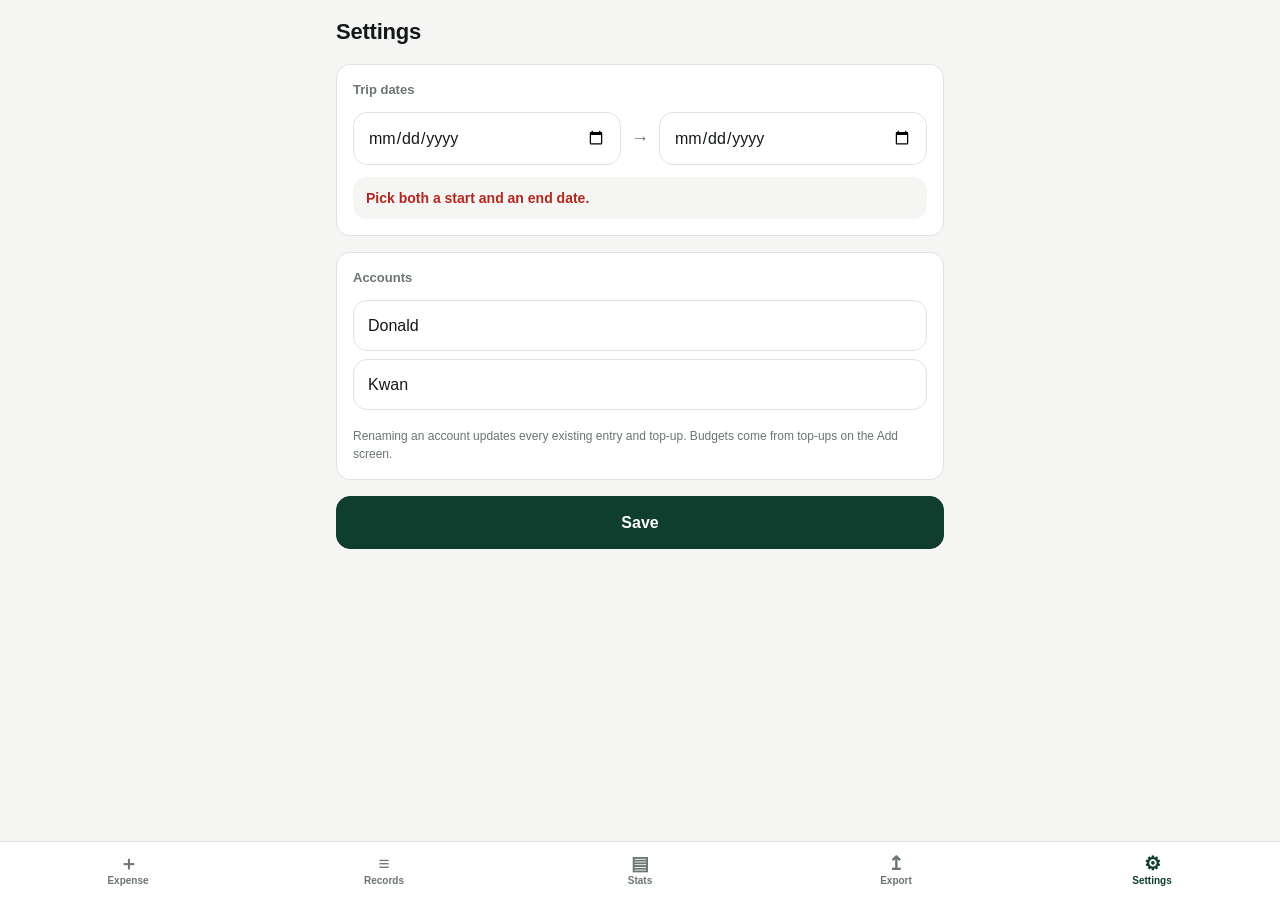
==== index.html @ 3cbf76e8 "Make Statistics its own section and keep only the bars Statistics moves out of a modal into a fifth " ====
<!doctype html>
<html lang="en">
<head>
<meta charset="utf-8">
<meta name="viewport" content="width=device-width, initial-scale=1, viewport-fit=cover">
<title>Trip Spend</title>
<meta name="description" content="Offline trip expense tracker">
<meta name="theme-color" content="#0F3D2E">
<meta name="apple-mobile-web-app-capable" content="yes">
<meta name="apple-mobile-web-app-status-bar-style" content="black-translucent">
<meta name="apple-mobile-web-app-title" content="Trip Spend">
<link rel="manifest" href="manifest.json">
<link rel="apple-touch-icon" href="icons/icon-180.png">
<link rel="icon" href="icons/icon-192.png">
<link rel="stylesheet" href="styles.css">
</head>
<body>

<div id="banner" class="banner" hidden>
  <div class="banner-text">Not backed up today</div>
  <button id="banner-backup" class="banner-btn" type="button">Copy all</button>
  <button id="banner-close" class="banner-x" type="button" aria-label="Dismiss">&times;</button>
</div>

<main>

  <!-- ───────────── Add ───────────── -->
  <section id="view-add" class="view">
    <h1 class="screen-title" id="add-title">Expense</h1>

    <div id="add-blocked" class="notice" hidden>
      <strong>Set your trip dates first</strong>
      <p>Trip Spend needs a start and end date before you can log anything.</p>
      <button class="btn btn-primary block" type="button" data-goto="settings">Open Settings</button>
    </div>

    <form id="entry-form" novalidate>
      <div class="field">
        <span class="label">Date <em id="day-badge"></em></span>
        <div id="date-strip" class="date-strip"></div>
      </div>

      <div class="field" id="field-category">
        <span class="label">Category</span>
        <div id="cat-grid" class="grid grid-3"></div>
      </div>

      <label class="field amount-field">
        <span class="label">Amount</span>
        <div class="amount-row">
          <span class="cur" id="cur-symbol">€</span>
          <input id="amount" type="text" inputmode="decimal" autocomplete="off"
                 autocorrect="off" spellcheck="false" placeholder="0.00">
        </div>
      </label>

      <div class="field" id="field-payment">
        <span class="label">Payment</span>
        <div id="pay-grid" class="grid grid-3 seg"></div>
      </div>

      <div class="field">
        <span class="label">Account</span>
        <div id="acct-grid" class="grid grid-2 seg"></div>
      </div>

      <label class="field" id="field-description">
        <span class="label">Description <em>optional</em></span>
        <input id="description" type="text" autocomplete="off"
               placeholder="Merchant — leave blank for card, fill from statement later">
      </label>

      <label class="field" id="field-remarks">
        <span class="label">Remarks <em>optional</em></span>
        <textarea id="remarks" rows="2" placeholder="Notes"></textarea>
      </label>

      <div class="actions">
        <button id="submit-btn" class="btn btn-primary" type="submit">Save</button>
        <button id="delete-btn" class="btn btn-danger" type="button" hidden>Delete</button>
        <button id="cancel-btn" class="btn btn-ghost" type="button" hidden>Cancel</button>
      </div>
    </form>
  </section>

  <!-- ───────────── Records ───────────── -->
  <section id="view-list" class="view" hidden>
    <h1 class="screen-title">Records</h1>
    <div class="summary">
      <div class="summary-cols">
        <div class="summary-col">
          <div class="summary-key">Budget left</div>
          <div class="summary-val" id="sum-left">€0.00</div>
        </div>
        <div class="summary-col summary-col-end">
          <div class="summary-key">Spent</div>
          <div class="summary-val is-debit-on-dark" id="sum-total">€0.00</div>
        </div>
      </div>
      <div class="summary-day" id="sum-day"></div>
    </div>


    <div class="section-head">Budget left</div>
    <div id="budget-cards" class="budget-cards"></div>

    <div id="topup-list-wrap" hidden>
      <div class="section-head section-head-row">
        <span>Top-ups</span>
        <span id="topup-total" class="section-total"></span>
      </div>
      <div id="topup-list"></div>
    </div>

    <div class="section-head">Expenses</div>
    <div id="list"></div>
  </section>

  <!-- ───────────── Statistics ───────────── -->
  <section id="view-stats" class="view" hidden>
    <h1 class="screen-title">Statistics</h1>
    <div id="stats-body"></div>
  </section>

  <!-- ───────────── Export ───────────── -->
  <section id="view-export" class="view" hidden>
    <h1 class="screen-title">Export</h1>

    <div class="card">
      <div class="card-title">Export</div>
      <button class="btn btn-primary block" type="button" data-export="csv">CSV (Excel / Numbers)</button>
      <button class="btn block" type="button" data-export="json">JSON full backup</button>
      <button class="btn block" type="button" data-export="text">Copy text summary</button>
      <p class="hint">CSV columns: Account, Date, Payment, Description, <span class="cur-code">EUR</span>, Category, Remarks — UTF-8 BOM, ISO dates. Top-ups are not expenses and are not included.</p>
    </div>

    <div class="card">
      <div class="card-title">Backup</div>
      <div class="backup-state" id="backup-state">Never backed up</div>
      <button class="btn btn-primary block" type="button" id="backup-now">Copy all JSON to clipboard</button>
      <p class="hint">Paste it into Apple Notes or mail it to yourself. This data lives only on this phone.</p>
    </div>

    <div class="card">
      <div class="card-title">Restore</div>
      <textarea id="import-box" rows="3" placeholder="Paste a JSON backup here"></textarea>
      <button class="btn block" type="button" id="import-btn">Import JSON (replaces everything)</button>
    </div>

    <div class="card danger-card">
      <div class="card-title">Danger zone</div>
      <p class="hint">Type <code>DELETE</code> to enable. No undo.</p>
      <input id="wipe-confirm" type="text" autocomplete="off" autocapitalize="characters" placeholder="DELETE">
      <button class="btn btn-danger block" type="button" id="wipe-btn" disabled>Erase all data</button>
    </div>

    <p class="version">Trip Spend · <span id="trip-label"></span></p>
  </section>

  <!-- ───────────── Settings ───────────── -->
  <section id="view-settings" class="view" hidden>
    <h1 class="screen-title">Settings</h1>

    <div class="card">
      <div class="card-title">Trip dates</div>
      <div class="date-range-row">
        <input id="set-start" type="date" aria-label="Trip start date">
        <span class="range-arrow" aria-hidden="true">→</span>
        <input id="set-end" type="date" aria-label="Trip end date">
      </div>
      <div id="range-state" class="range-state">Not set</div>
      <p class="hint" id="range-warning" hidden></p>
    </div>

    <div class="card">
      <div class="card-title">Accounts</div>
      <input id="set-acct-0" class="stack-input" type="text" placeholder="Account 1"
             autocomplete="off" maxlength="24" aria-label="First account name">
      <input id="set-acct-1" class="stack-input" type="text" placeholder="Account 2"
             autocomplete="off" maxlength="24" aria-label="Second account name">
      <div id="accounts-state" class="range-state" hidden></div>
      <p class="hint">Renaming an account updates every existing entry and top-up. Budgets come from top-ups on the Add screen.</p>
    </div>

    <button class="btn btn-primary block" type="button" id="save-settings">Save</button>
  </section>

</main>

<nav class="tabbar">
  <button class="tab" type="button" data-view="add"><span>＋</span>Expense</button>
  <button class="tab" type="button" data-view="list"><span>≡</span>Records</button>
  <button class="tab" type="button" data-view="stats"><span>▤</span>Stats</button>
  <button class="tab" type="button" data-view="export"><span>↥</span>Export</button>
  <button class="tab" type="button" data-view="settings"><span>⚙</span>Settings</button>
</nav>

<div id="sheet" class="sheet" hidden>
  <div class="sheet-inner">
    <div class="sheet-head">
      <strong id="sheet-title">Text</strong>
      <button id="sheet-close" class="btn btn-ghost" type="button">Close</button>
    </div>
    <p class="hint">Select all and copy, or use the button.</p>
    <button id="sheet-copy" class="btn btn-primary block" type="button">Copy all</button>
    <textarea id="sheet-text" readonly></textarea>
  </div>
</div>

<div id="toast" class="toast" hidden></div>

<script src="app.js"></script>
</body>
</html>
---- styles.css ----
:root {
  --green: #0F3D2E;
  --green-2: #1B5C46;
  --bg: #F5F6F4;
  --surface: #FFFFFF;
  --text: #14181A;
  --muted: #6B7573;
  --line: #DFE3E0;
  --danger: #B3261E;
  --ok: #1B7A4B;
  --accent: var(--green);
  --radius: 14px;
  --tabbar-h: 58px;
}

@media (prefers-color-scheme: dark) {
  :root {
    --bg: #0E1210;
    --surface: #191F1C;
    --text: #ECF0EE;
    --muted: #97A29E;
    --line: #2C3531;
    --danger: #F2B8B5;
    --ok: #62C48F;
    --accent: #4BA88A;
  }
}

* { box-sizing: border-box; -webkit-tap-highlight-color: transparent; }

/* `display` on .banner/.sheet would otherwise beat the hidden attribute and
   leave an invisible full-screen overlay swallowing every tap. */
[hidden] { display: none !important; }

html, body {
  margin: 0;
  padding: 0;
  background: var(--bg);
  color: var(--text);
  font: 16px/1.45 -apple-system, BlinkMacSystemFont, "Segoe UI", "PingFang HK",
        "Hiragino Sans", "Microsoft JhengHei", sans-serif;
  overscroll-behavior-y: contain;
}

main {
  padding: 12px 16px calc(var(--tabbar-h) + env(safe-area-inset-bottom) + 24px);
  padding-top: calc(env(safe-area-inset-top) + 12px);
  max-width: 640px;
  margin: 0 auto;
}

.screen-title { font-size: 22px; margin: 4px 0 16px; letter-spacing: -0.01em; }

/* ── banner ───────────────────────────────── */
.banner {
  position: sticky;
  top: 0;
  z-index: 30;
  display: flex;
  align-items: center;
  gap: 8px;
  padding: 10px 12px;
  padding-top: calc(env(safe-area-inset-top) + 10px);
  background: var(--green);
  color: #fff;
}
.banner-text { flex: 1; font-size: 14px; font-weight: 600; }
.banner-btn {
  background: #fff; color: var(--green); border: 0; border-radius: 999px;
  padding: 7px 14px; font-size: 14px; font-weight: 700;
}
.banner-x {
  background: transparent; color: #fff; border: 0; font-size: 24px;
  line-height: 1; padding: 0 6px;
}

/* ── form ─────────────────────────────────── */
.field { display: block; margin-bottom: 18px; }
/* Same treatment as .section-head on Records, so both screens read as one
   typographic system. */
.label {
  display: block; font-size: 13px; font-weight: 700;
  color: var(--muted); margin: 0 2px 8px; letter-spacing: 0.02em;
}
.label em { font-style: normal; font-weight: 400; opacity: 0.75; }

input[type="text"], input[type="date"], textarea {
  width: 100%;
  font: inherit;
  font-size: 16px;                 /* ≥16px stops iOS zoom-on-focus */
  color: var(--text);
  background: var(--surface);
  border: 1px solid var(--line);
  border-radius: var(--radius);
  padding: 13px 14px;
  -webkit-appearance: none;
  appearance: none;
}
input[type="date"] { min-height: 50px; }
textarea { resize: vertical; }
input:focus, textarea:focus { outline: 2px solid var(--accent); outline-offset: -1px; }

.amount-row {
  display: flex; align-items: center; gap: 10px;
  background: var(--surface); border: 1px solid var(--line);
  border-radius: var(--radius); padding: 6px 14px;
}
.amount-row:focus-within { outline: 2px solid var(--accent); outline-offset: -1px; }
.cur { font-size: 30px; font-weight: 600; color: var(--muted); }
#amount {
  border: 0; background: transparent; padding: 8px 0;
  font-size: 38px; font-weight: 700; letter-spacing: -0.02em;
}
#amount:focus { outline: none; }

/* ── grids ────────────────────────────────── */
.grid { display: grid; gap: 8px; }
.grid-2 { grid-template-columns: repeat(2, 1fr); }
.grid-3 { grid-template-columns: repeat(3, 1fr); }

.chip {
  display: flex; flex-direction: column; align-items: center; justify-content: center;
  gap: 3px; min-height: 68px; padding: 8px 4px;
  background: var(--surface); border: 1px solid var(--line);
  border-radius: var(--radius); color: var(--text);
  font-size: 12px; font-weight: 600; line-height: 1.2; text-align: center;
}
.chip .ico { font-size: 22px; }
.chip[aria-pressed="true"] {
  background: var(--green); border-color: var(--green); color: #fff;
}

.seg .chip { min-height: 46px; font-size: 13px; }

/* Top Up is a mode switch, not a spending category — full width and
   dashed so it never reads as a seventh place to file an expense. */
.chip-wide {
  grid-column: 1 / -1;
  flex-direction: row; gap: 8px;
  min-height: 50px; border-style: dashed;
}
.chip-wide .ico { font-size: 18px; }
.chip-wide[aria-pressed="true"] { border-style: solid; }

/* ── buttons ──────────────────────────────── */
.btn {
  font: inherit; font-size: 16px; font-weight: 600;
  padding: 14px 18px; min-height: 50px;
  border-radius: var(--radius); border: 1px solid var(--line);
  background: var(--surface); color: var(--text);
}
.btn:disabled { opacity: 0.45; }
.btn-primary { background: var(--green); border-color: var(--green); color: #fff; }
.btn-danger { background: var(--danger); border-color: var(--danger); color: #fff; }
.btn-ghost { background: transparent; border-color: transparent; color: var(--muted); }
.block { display: block; width: 100%; margin-bottom: 8px; }

/* Save has to be reachable without scrolling past five sections — the whole
   point is three taps: amount, category, save. */
.actions {
  position: fixed; left: 0; right: 0; z-index: 15;
  bottom: calc(var(--tabbar-h) + env(safe-area-inset-bottom));
  display: flex; gap: 8px;
  padding: 10px 16px;
  background: var(--bg); border-top: 1px solid var(--line);
}
@supports (backdrop-filter: blur(12px)) {
  .actions { background: color-mix(in srgb, var(--bg) 88%, transparent); backdrop-filter: blur(12px); }
}
.actions #submit-btn { flex: 1; }
#view-add { padding-bottom: 80px; }

/* ── list ─────────────────────────────────── */
.summary {
  background: var(--green); color: #fff;
  border-radius: var(--radius); padding: 18px; margin-bottom: 18px;
}
.summary-cols { display: flex; justify-content: space-between; gap: 12px; }
.summary-col { min-width: 0; }
.summary-col-end { text-align: right; }
.summary-key { font-size: 12px; font-weight: 600; opacity: 0.8; letter-spacing: 0.02em; }
.summary-val { font-size: 28px; font-weight: 700; letter-spacing: -0.02em; margin-top: 2px; }
/* The summary card is dark green in both themes, so its debit red is fixed
   rather than taken from the theme token. */
.is-debit-on-dark { color: #FFB4AB; }
.summary-day { font-size: 13px; opacity: 0.75; margin-top: 12px; }

.day-head {
  display: flex; justify-content: space-between; align-items: baseline;
  padding: 16px 2px 8px; font-size: 13px; font-weight: 700; color: var(--muted);
}
.day-total { color: var(--text); font-size: 15px; }
.day-total.is-debit { color: var(--danger); }

.row {
  display: flex; align-items: center; gap: 12px; width: 100%; text-align: left;
  background: var(--surface); border: 1px solid var(--line);
  border-radius: var(--radius); padding: 12px 14px; margin-bottom: 7px;
  color: var(--text); font: inherit;
}
.row-ico { font-size: 20px; flex: none; }
.row-main { flex: 1; min-width: 0; }
.row-desc { font-size: 15px; font-weight: 600; }
.row-desc-meta { font-weight: 500; color: var(--muted); }
.row-sub {
  font-size: 12px; color: var(--muted); margin-top: 2px;
  white-space: nowrap; overflow: hidden; text-overflow: ellipsis;
}
.row-amt { font-size: 16px; font-weight: 700; flex: none; }

.empty-state { text-align: center; color: var(--muted); padding: 48px 20px; font-size: 15px; }

/* ── export cards ─────────────────────────── */
.card {
  background: var(--surface); border: 1px solid var(--line);
  border-radius: var(--radius); padding: 16px; margin-bottom: 16px;
}
.card-title { font-size: 13px; font-weight: 700; color: var(--muted); margin-bottom: 12px; }
.danger-card { border-color: var(--danger); }
.hint { font-size: 12px; color: var(--muted); margin: 10px 0 0; }
.card textarea { margin-bottom: 8px; }
.backup-state { font-size: 14px; margin-bottom: 12px; }
.version { text-align: center; font-size: 12px; color: var(--muted); margin: 24px 0 0; }
code { font-size: 12px; background: var(--bg); padding: 1px 5px; border-radius: 4px; }

/* ── tabbar ───────────────────────────────── */
.tabbar {
  position: fixed; left: 0; right: 0; bottom: 0; z-index: 20;
  display: flex; background: var(--surface);
  border-top: 1px solid var(--line);
  padding-bottom: env(safe-area-inset-bottom);
}
.tab {
  flex: 1; min-width: 0;
  display: flex; flex-direction: column; align-items: center; justify-content: center;
  gap: 1px; height: var(--tabbar-h);
  background: none; border: 0; color: var(--muted);
  font: inherit; font-size: 10px; font-weight: 600;
}
.tab span { font-size: 19px; line-height: 1; }
.tab[aria-selected="true"] { color: var(--accent); }

/* ── sheet & toast ────────────────────────── */
.sheet {
  position: fixed; inset: 0; z-index: 50;
  background: rgba(0,0,0,0.55);
  display: flex; align-items: flex-end;
}
.sheet-inner {
  background: var(--bg); width: 100%; max-height: 88vh; overflow: auto;
  border-radius: 18px 18px 0 0; padding: 16px;
  padding-bottom: calc(env(safe-area-inset-bottom) + 16px);
}
.sheet-head { display: flex; justify-content: space-between; align-items: center; margin-bottom: 4px; }
#sheet-text { height: 42vh; font-family: ui-monospace, SFMono-Regular, Menlo, monospace; font-size: 12px; }

.toast {
  position: fixed; left: 50%; transform: translateX(-50%);
  bottom: calc(var(--tabbar-h) + env(safe-area-inset-bottom) + 84px);
  z-index: 60; background: var(--text); color: var(--bg);
  padding: 11px 18px; border-radius: 999px; font-size: 14px; font-weight: 600;
  max-width: 88vw; text-align: center;
}

/* ── title row & pill ─────────────────────── */
/* ── blocked notice ───────────────────────── */
.notice {
  background: var(--surface); border: 1px solid var(--line);
  border-left: 4px solid var(--green);
  border-radius: var(--radius); padding: 16px; margin-bottom: 16px;
}
.notice strong { display: block; font-size: 16px; margin-bottom: 6px; }
.notice p { margin: 0 0 14px; font-size: 14px; color: var(--muted); }

/* ── date strip ───────────────────────────── */
.date-strip {
  display: flex; gap: 8px; overflow-x: auto; padding: 2px 0 6px;
  -webkit-overflow-scrolling: touch; scrollbar-width: none;
}
.date-strip::-webkit-scrollbar { display: none; }
.date-chip {
  flex: none; min-width: 62px; min-height: 46px;
  background: var(--surface); border: 1px solid var(--line);
  border-radius: var(--radius); color: var(--text);
  font: inherit; font-size: 15px; font-weight: 600;
}
.date-chip[aria-pressed="true"] {
  background: var(--green); border-color: var(--green); color: #fff;
}
.date-chip-today { font-size: 14px; }
#day-badge:not(:empty) {
  font-style: normal; font-weight: 700; color: var(--accent); margin-left: 6px;
}

/* ── section heads & budgets ──────────────── */
.section-head {
  font-size: 13px; font-weight: 700; color: var(--muted);
  margin: 22px 2px 8px; letter-spacing: 0.02em;
}
.section-head-row { display: flex; justify-content: space-between; align-items: baseline; }
.section-total { font-size: 15px; color: var(--ok); }
.budget-cards { display: grid; grid-template-columns: repeat(2, 1fr); gap: 8px; }
.budget-card {
  background: var(--surface); border: 1px solid var(--line);
  border-left: 4px solid var(--line);
  border-radius: var(--radius); padding: 13px 14px;
}
.budget-card.is-ok { border-left-color: var(--ok); }
.budget-card.is-low { border-left-color: var(--danger); }
.budget-top { display: flex; flex-direction: column; gap: 2px; }
.budget-name { font-size: 13px; color: var(--muted); font-weight: 600; }
.budget-left { font-size: 22px; font-weight: 700; letter-spacing: -0.01em; }
.budget-card.is-ok .budget-left { color: var(--ok); }
.budget-card.is-low .budget-left { color: var(--danger); }
.budget-sub { font-size: 11px; color: var(--muted); margin-top: 6px; }
.budget-line { display: flex; justify-content: space-between; gap: 8px; }
.budget-line + .budget-line { margin-top: 2px; }
.budget-line .is-debit { color: var(--danger); }


/* ── settings ─────────────────────────────── */
.date-range-row { display: flex; align-items: center; gap: 10px; margin-bottom: 12px; }
.date-range-row input { flex: 1; min-width: 0; }
.range-arrow { flex: none; color: var(--muted); font-size: 18px; font-weight: 600; }
.stack-input { margin-bottom: 8px; }

.range-state {
  font-size: 14px; font-weight: 600; padding: 11px 13px;
  border-radius: var(--radius); background: var(--bg);
}
.range-state.is-good { color: var(--ok); }
.range-state.is-bad { color: var(--danger); }

/* ── statistics ───────────────────────────── */
.viz-block { margin: 18px 0 26px; }
.viz-title {
  font-size: 13px; font-weight: 700; color: var(--muted);
  letter-spacing: 0.02em; margin: 0 2px 12px;
}

.bar-row { margin-bottom: 12px; }
.bar-head {
  display: flex; justify-content: space-between; align-items: baseline;
  gap: 10px; margin-bottom: 5px;
}
.bar-name { font-size: 14px; font-weight: 600; }
.bar-value { font-size: 12px; color: var(--muted); white-space: nowrap; }
.bar-track { height: 10px; background: var(--bg); border-radius: 5px; }
.bar-fill { height: 100%; border-radius: 0 5px 5px 0; min-width: 5px; }

.stats-head { margin-bottom: 22px; }
.stats-total { font-size: 32px; font-weight: 700; letter-spacing: -0.02em; }
.stats-label { font-size: 12px; color: var(--muted); margin-top: 2px; }
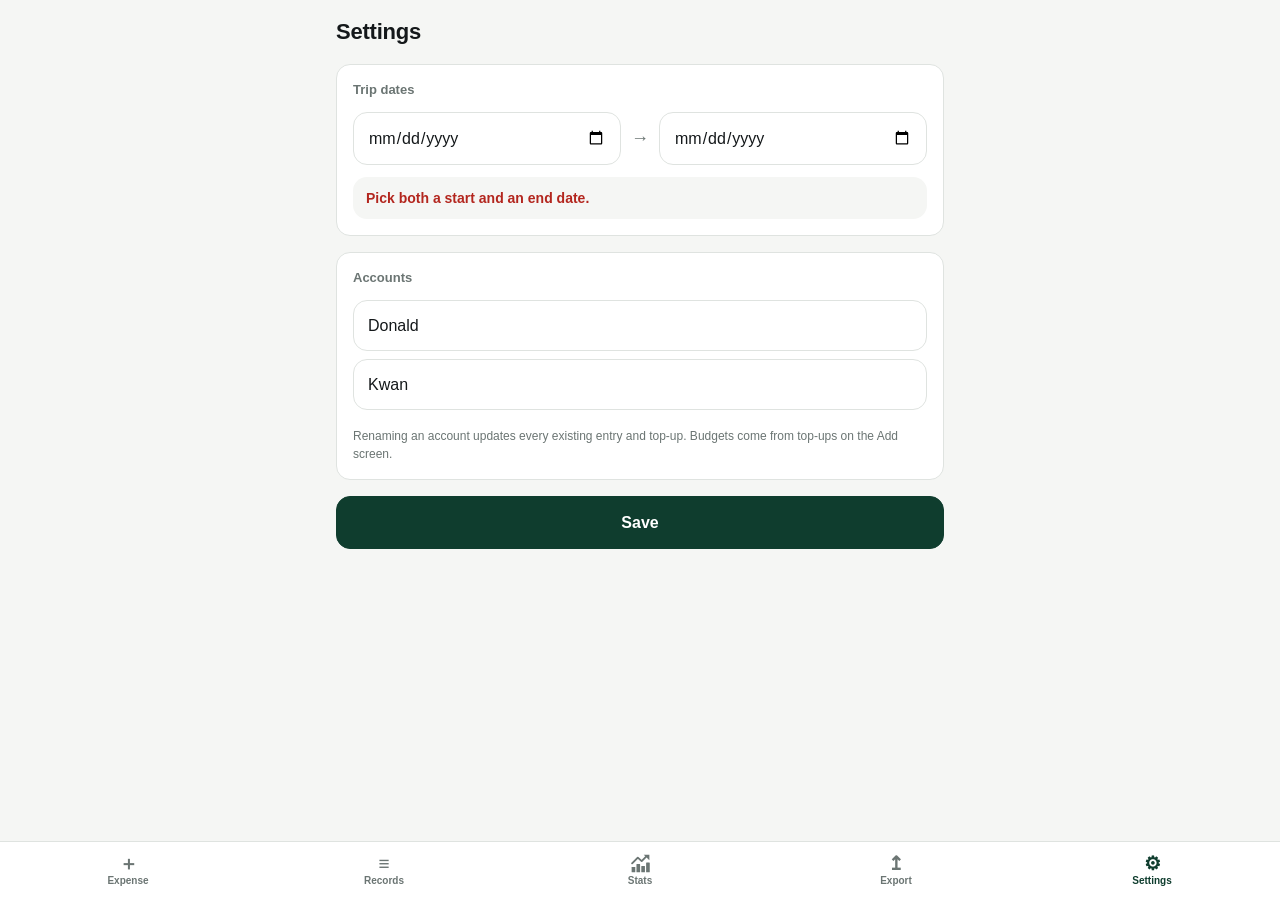
==== commit aac8a3f3: "Draw the Stats tab icon as rising bars with an arrow Replaces the box-drawing glyph with an inline S" ====
--- a/index.html
+++ b/index.html
@@ -190,7 +190,7 @@
 <nav class="tabbar">
   <button class="tab" type="button" data-view="add"><span>＋</span>Expense</button>
   <button class="tab" type="button" data-view="list"><span>≡</span>Records</button>
-  <button class="tab" type="button" data-view="stats"><span>▤</span>Stats</button>
+  <button class="tab" type="button" data-view="stats"><span class="tab-ico"><svg viewBox="0 0 24 24" fill="currentColor" aria-hidden="true"><rect x="0.8" y="16.4" width="4.6" height="6.8" rx="0.5"/><rect x="6.9" y="12.6" width="4.6" height="10.6" rx="0.5"/><rect x="13" y="15" width="4.6" height="8.2" rx="0.5"/><rect x="19.1" y="10.8" width="4.6" height="12.4" rx="0.5"/><path d="M1.4 11.8 8.6 4.6l4.9 4.4 5.6-5.6" fill="none" stroke="currentColor" stroke-width="2.4" stroke-linecap="round" stroke-linejoin="round"/><path d="M16.1 0.8h7.1v7.1z"/></svg></span>Stats</button>
   <button class="tab" type="button" data-view="export"><span>↥</span>Export</button>
   <button class="tab" type="button" data-view="settings"><span>⚙</span>Settings</button>
 </nav>
--- a/styles.css
+++ b/styles.css
@@ -238,6 +238,10 @@
   font: inherit; font-size: 10px; font-weight: 600;
 }
 .tab span { font-size: 19px; line-height: 1; }
+/* The one drawn icon among text glyphs — currentColor keeps it in step with
+   the selected/unselected tab colour. */
+.tab-ico { display: block; width: 19px; height: 19px; }
+.tab-ico svg { display: block; width: 100%; height: 100%; }
 .tab[aria-selected="true"] { color: var(--accent); }
 
 /* ── sheet & toast ────────────────────────── */
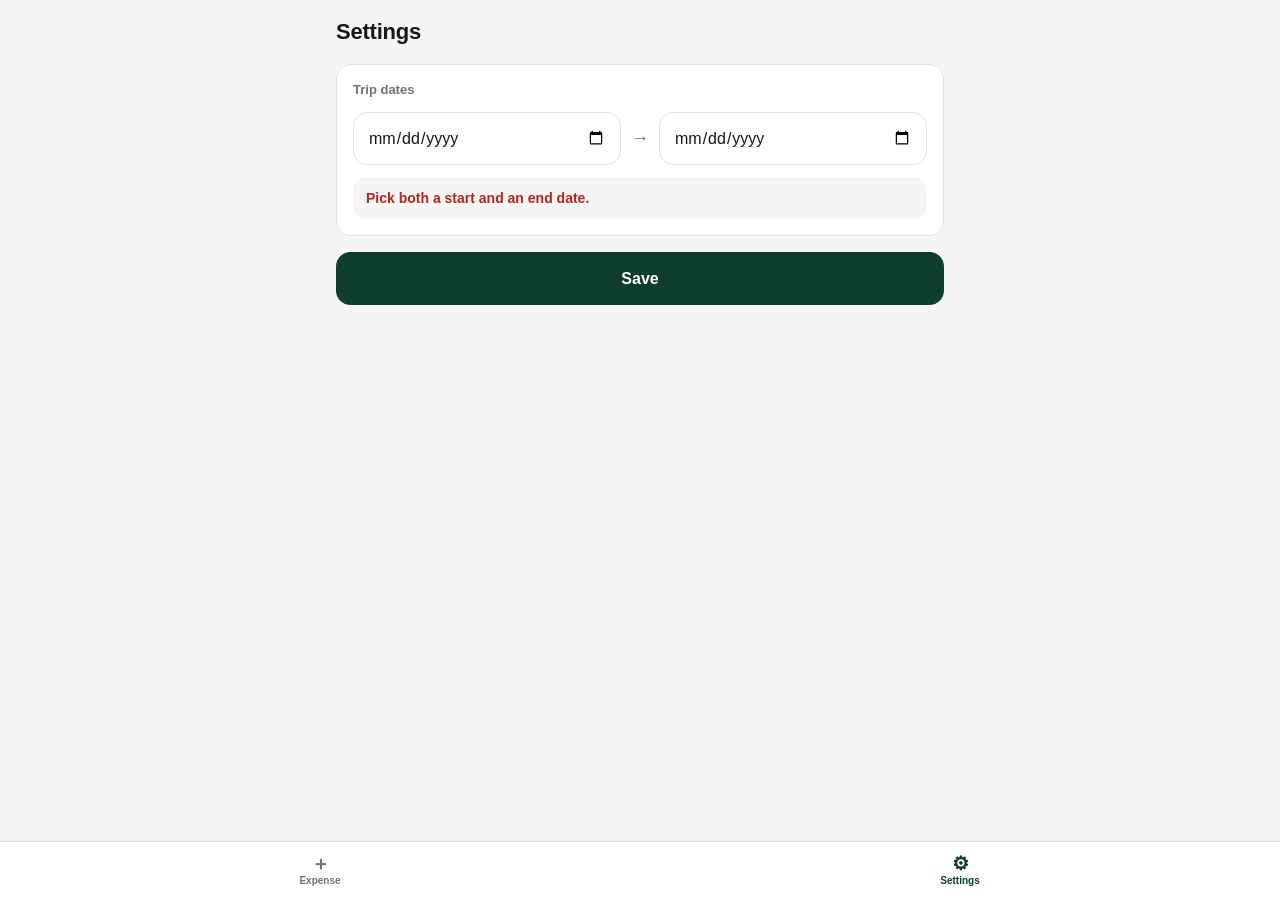
==== commit 834f13ab: "Make accounts optional and add a settings reset - Account names now start blank and are optional. Wi" ====
--- a/index.html
+++ b/index.html
@@ -59,7 +59,7 @@
         <div id="pay-grid" class="grid grid-3 seg"></div>
       </div>
 
-      <div class="field">
+      <div class="field" id="field-account">
         <span class="label">Account</span>
         <div id="acct-grid" class="grid grid-2 seg"></div>
       </div>
@@ -172,17 +172,18 @@
       <p class="hint" id="range-warning" hidden></p>
     </div>
 
-    <div class="card">
+    <div class="card" id="accounts-card">
       <div class="card-title">Accounts</div>
       <input id="set-acct-0" class="stack-input" type="text" placeholder="Account 1"
              autocomplete="off" maxlength="24" aria-label="First account name">
       <input id="set-acct-1" class="stack-input" type="text" placeholder="Account 2"
              autocomplete="off" maxlength="24" aria-label="Second account name">
       <div id="accounts-state" class="range-state" hidden></div>
-      <p class="hint">Renaming an account updates every existing entry and top-up. Budgets come from top-ups on the Add screen.</p>
+      <p class="hint">Leave both blank to keep everything in one pot — account names then disappear from the rest of the app. Renaming an account updates every existing entry and top-up.</p>
     </div>
 
     <button class="btn btn-primary block" type="button" id="save-settings">Save</button>
+    <button class="btn btn-warn block" type="button" id="reset-settings" hidden>Reset trip dates and accounts</button>
   </section>
 
 </main>
--- a/styles.css
+++ b/styles.css
@@ -153,6 +153,7 @@
 .btn-primary { background: var(--green); border-color: var(--green); color: #fff; }
 .btn-danger { background: var(--danger); border-color: var(--danger); color: #fff; }
 .btn-ghost { background: transparent; border-color: transparent; color: var(--muted); }
+.btn-warn { color: var(--danger); border-color: var(--danger); background: transparent; }
 .block { display: block; width: 100%; margin-bottom: 8px; }
 
 /* Save has to be reachable without scrolling past five sections — the whole
@@ -219,6 +220,11 @@
 .danger-card { border-color: var(--danger); }
 .hint { font-size: 12px; color: var(--muted); margin: 10px 0 0; }
 .card textarea { margin-bottom: 8px; }
+/* A hint that introduces a field needs room under it, and the field needs
+   room before the button that acts on it. */
+.card .hint + input,
+.card .hint + textarea { margin-top: 10px; }
+.card input[type="text"] { margin-bottom: 8px; }
 .backup-state { font-size: 14px; margin-bottom: 12px; }
 .version { text-align: center; font-size: 12px; color: var(--muted); margin: 24px 0 0; }
 code { font-size: 12px; background: var(--bg); padding: 1px 5px; border-radius: 4px; }
@@ -304,6 +310,7 @@
 .section-head-row { display: flex; justify-content: space-between; align-items: baseline; }
 .section-total { font-size: 15px; color: var(--ok); }
 .budget-cards { display: grid; grid-template-columns: repeat(2, 1fr); gap: 8px; }
+.budget-cards.is-single { grid-template-columns: 1fr; }
 .budget-card {
   background: var(--surface); border: 1px solid var(--line);
   border-left: 4px solid var(--line);
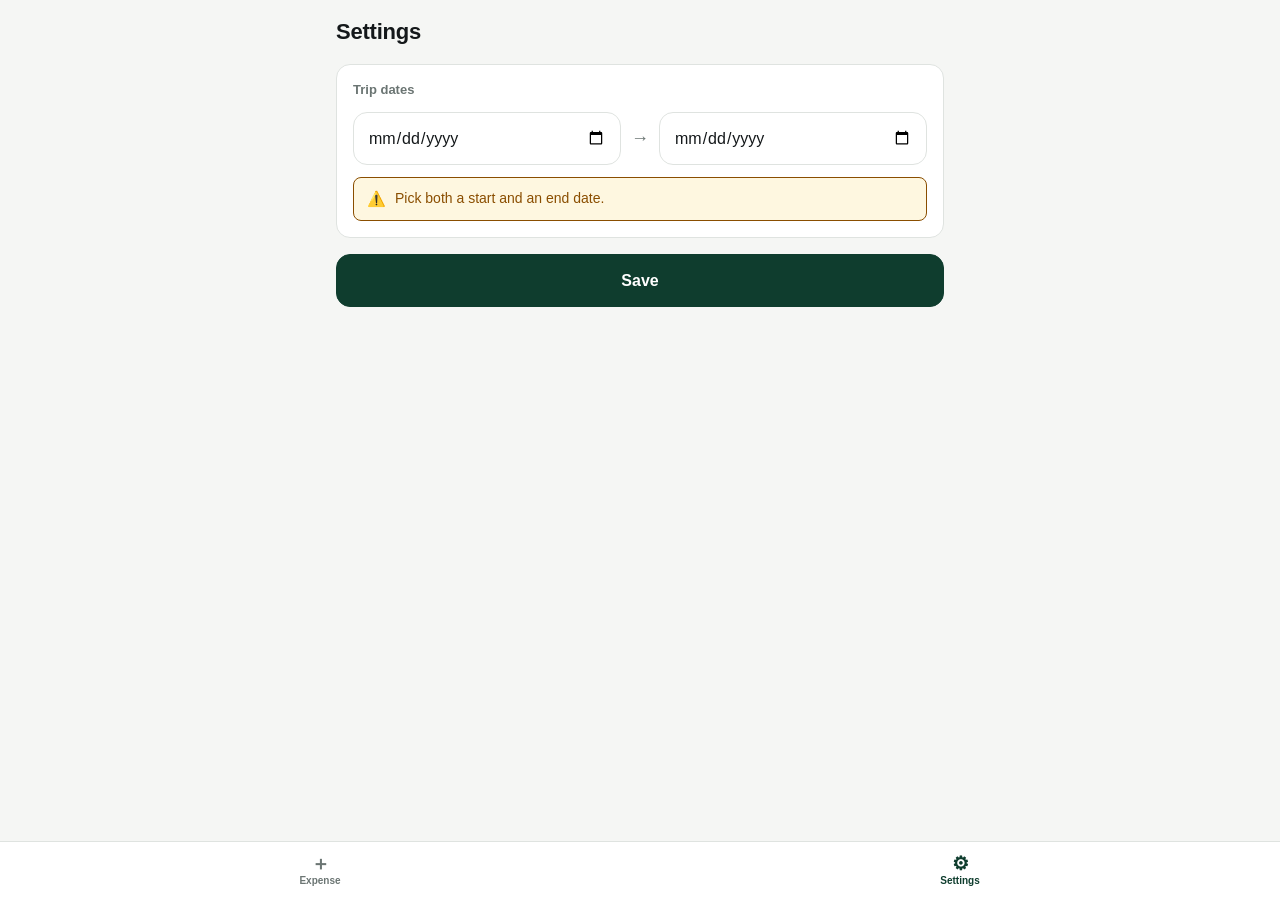
==== commit 8924664d: "Share one tint palette between toasts and Settings state lines The inline state lines carried their " ====
--- a/index.html
+++ b/index.html
@@ -28,12 +28,6 @@
   <section id="view-add" class="view">
     <h1 class="screen-title" id="add-title">Expense</h1>
 
-    <div id="add-blocked" class="notice" hidden>
-      <strong>Set your trip dates first</strong>
-      <p>Trip Spend needs a start and end date before you can log anything.</p>
-      <button class="btn btn-primary block" type="button" data-goto="settings">Open Settings</button>
-    </div>
-
     <form id="entry-form" novalidate>
       <div class="field">
         <span class="label">Date <em id="day-badge"></em></span>
@@ -168,7 +162,7 @@
         <span class="range-arrow" aria-hidden="true">→</span>
         <input id="set-end" type="date" aria-label="Trip end date">
       </div>
-      <div id="range-state" class="range-state">Not set</div>
+      <div id="range-state" class="state-line tint-warn">Not set</div>
       <p class="hint" id="range-warning" hidden></p>
     </div>
 
@@ -178,12 +172,18 @@
              autocomplete="off" maxlength="24" aria-label="First account name">
       <input id="set-acct-1" class="stack-input" type="text" placeholder="Account 2"
              autocomplete="off" maxlength="24" aria-label="Second account name">
-      <div id="accounts-state" class="range-state" hidden></div>
+      <div id="accounts-state" class="state-line tint-warn" hidden></div>
       <p class="hint">Leave both blank to keep everything in one pot — account names then disappear from the rest of the app. Renaming an account updates every existing entry and top-up.</p>
     </div>
 
     <button class="btn btn-primary block" type="button" id="save-settings">Save</button>
-    <button class="btn btn-warn block" type="button" id="reset-settings" hidden>Reset trip dates and accounts</button>
+
+    <div class="card danger-card" id="reset-card" hidden>
+      <div class="card-title">Reset</div>
+      <p class="hint">Clears the trip dates, the account names, and <strong>every entry and top-up</strong>. Type <code>RESET</code> to enable. No undo.</p>
+      <input id="reset-confirm" type="text" autocomplete="off" autocapitalize="characters" placeholder="RESET">
+      <button class="btn btn-danger block" type="button" id="reset-settings" disabled>Reset All</button>
+    </div>
   </section>
 
 </main>
--- a/styles.css
+++ b/styles.css
@@ -153,7 +153,6 @@
 .btn-primary { background: var(--green); border-color: var(--green); color: #fff; }
 .btn-danger { background: var(--danger); border-color: var(--danger); color: #fff; }
 .btn-ghost { background: transparent; border-color: transparent; color: var(--muted); }
-.btn-warn { color: var(--danger); border-color: var(--danger); background: transparent; }
 .block { display: block; width: 100%; margin-bottom: 8px; }
 
 /* Save has to be reachable without scrolling past five sections — the whole
@@ -264,24 +263,32 @@
 .sheet-head { display: flex; justify-content: space-between; align-items: center; margin-bottom: 4px; }
 #sheet-text { height: 42vh; font-family: ui-monospace, SFMono-Regular, Menlo, monospace; font-size: 12px; }
 
+/* Console-style tints, shared by toasts and the inline state lines in
+   Settings so both speak the same colour language. Fixed per theme rather
+   than themed tokens — a toast floats over whatever is behind it. Every
+   pair clears 4.5:1. */
+.tint-success { background: #E6F4EA; color: #14653F; border-color: #14653F; }
+.tint-warn    { background: #FEF7E0; color: #8A4E00; border-color: #8A4E00; }
+.tint-error   { background: #FCECEA; color: #B3261E; border-color: #B3261E; }
+
+@media (prefers-color-scheme: dark) {
+  .tint-success { background: #1E3226; color: #A8DEC2; border-color: #3E6B50; }
+  .tint-warn    { background: #35301F; color: #FDD663; border-color: #6B5C2A; }
+  .tint-error   { background: #3B2325; color: #F2B8B5; border-color: #6E3B3B; }
+}
+
 .toast {
-  position: fixed; left: 50%; transform: translateX(-50%);
-  bottom: calc(var(--tabbar-h) + env(safe-area-inset-bottom) + 84px);
-  z-index: 60; background: var(--text); color: var(--bg);
-  padding: 11px 18px; border-radius: 999px; font-size: 14px; font-weight: 600;
-  max-width: 88vw; text-align: center;
+  position: fixed; top: 50%; left: 50%; transform: translate(-50%, -50%);
+  z-index: 60;
+  display: flex; align-items: flex-start; gap: 9px;
+  padding: 11px 14px; border-radius: 8px; border: 1px solid;
+  font-size: 14px; font-weight: 500; line-height: 1.4;
+  max-width: 84vw; text-align: left;
+}
+.toast-icon { flex: none; font-size: 15px; line-height: 1.35; }
 }
 
 /* ── title row & pill ─────────────────────── */
-/* ── blocked notice ───────────────────────── */
-.notice {
-  background: var(--surface); border: 1px solid var(--line);
-  border-left: 4px solid var(--green);
-  border-radius: var(--radius); padding: 16px; margin-bottom: 16px;
-}
-.notice strong { display: block; font-size: 16px; margin-bottom: 6px; }
-.notice p { margin: 0 0 14px; font-size: 14px; color: var(--muted); }
-
 /* ── date strip ───────────────────────────── */
 .date-strip {
   display: flex; gap: 8px; overflow-x: auto; padding: 2px 0 6px;
@@ -335,12 +342,12 @@
 .range-arrow { flex: none; color: var(--muted); font-size: 18px; font-weight: 600; }
 .stack-input { margin-bottom: 8px; }
 
-.range-state {
-  font-size: 14px; font-weight: 600; padding: 11px 13px;
-  border-radius: var(--radius); background: var(--bg);
-}
-.range-state.is-good { color: var(--ok); }
-.range-state.is-bad { color: var(--danger); }
+/* Same tint system as the toasts. */
+.state-line {
+  display: flex; align-items: flex-start; gap: 9px;
+  font-size: 14px; font-weight: 500; line-height: 1.4;
+  padding: 11px 13px; border-radius: 8px; border: 1px solid;
+}
 
 /* ── statistics ───────────────────────────── */
 .viz-block { margin: 18px 0 26px; }
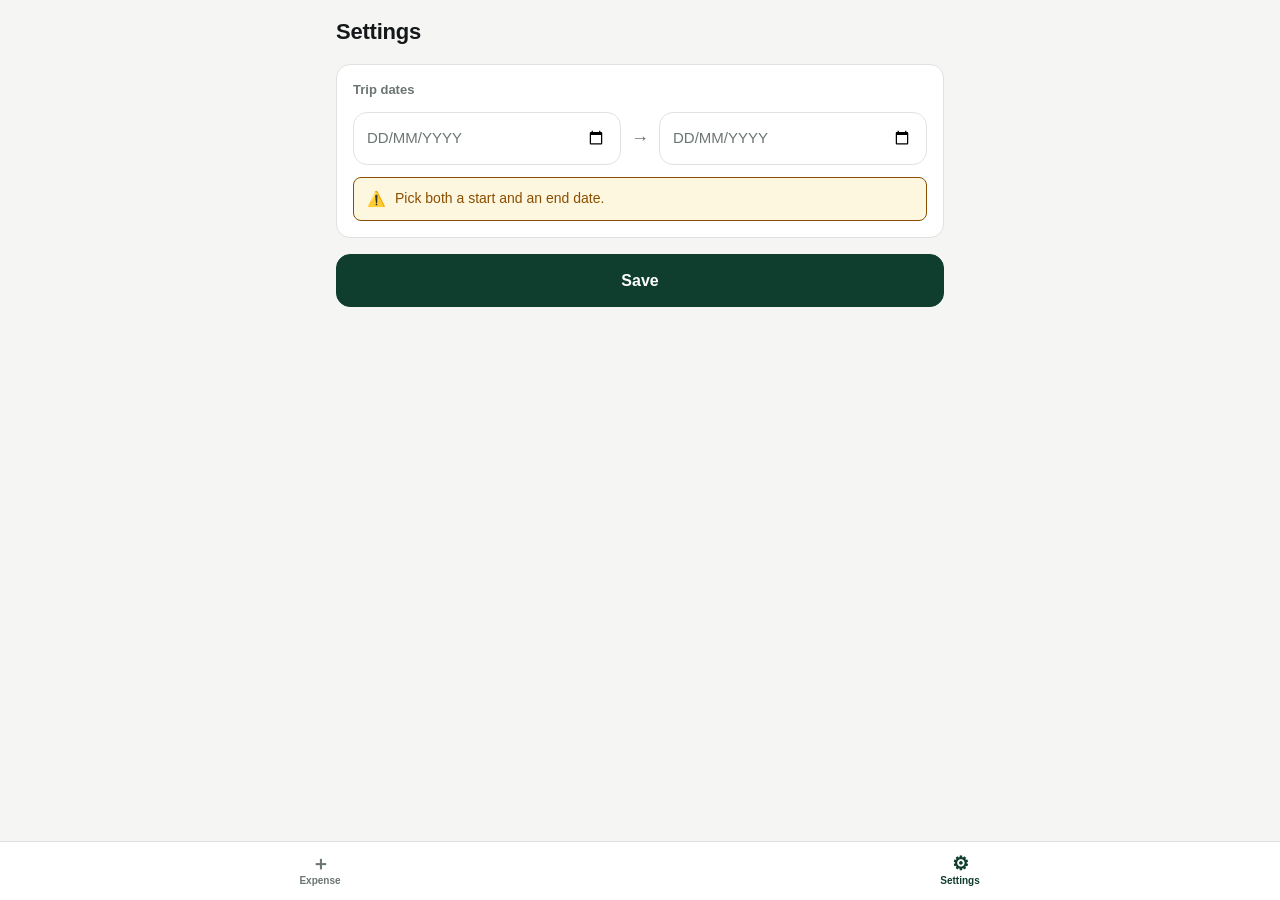
==== commit d36eb7a6: "Let an edit reach any date, and show DD/MM/YYYY on empty date fields Editing an entry or a top-up no" ====
--- a/index.html
+++ b/index.html
@@ -32,6 +32,7 @@
       <div class="field">
         <span class="label">Date <em id="day-badge"></em></span>
         <div id="date-strip" class="date-strip"></div>
+        <input id="date-picker" type="date" aria-label="Pick any date" hidden>
       </div>
 
       <div class="field" id="field-category">
@@ -158,9 +159,15 @@
     <div class="card">
       <div class="card-title">Trip dates</div>
       <div class="date-range-row">
-        <input id="set-start" type="date" aria-label="Trip start date">
+        <span class="date-field">
+          <input id="set-start" type="date" aria-label="Trip start date">
+          <span class="date-ph" aria-hidden="true">DD/MM/YYYY</span>
+        </span>
         <span class="range-arrow" aria-hidden="true">→</span>
-        <input id="set-end" type="date" aria-label="Trip end date">
+        <span class="date-field">
+          <input id="set-end" type="date" aria-label="Trip end date">
+          <span class="date-ph" aria-hidden="true">DD/MM/YYYY</span>
+        </span>
       </div>
       <div id="range-state" class="state-line tint-warn">Not set</div>
       <p class="hint" id="range-warning" hidden></p>
--- a/styles.css
+++ b/styles.css
@@ -286,9 +286,7 @@
   max-width: 84vw; text-align: left;
 }
 .toast-icon { flex: none; font-size: 15px; line-height: 1.35; }
-}
-
-/* ── title row & pill ─────────────────────── */
+
 /* ── date strip ───────────────────────────── */
 .date-strip {
   display: flex; gap: 8px; overflow-x: auto; padding: 2px 0 6px;
@@ -305,6 +303,7 @@
   background: var(--green); border-color: var(--green); color: #fff;
 }
 .date-chip-today { font-size: 14px; }
+#date-picker { margin-top: 8px; }
 #day-badge:not(:empty) {
   font-style: normal; font-weight: 700; color: var(--accent); margin-left: 6px;
 }
@@ -338,7 +337,20 @@
 
 /* ── settings ─────────────────────────────── */
 .date-range-row { display: flex; align-items: center; gap: 10px; margin-bottom: 12px; }
-.date-range-row input { flex: 1; min-width: 0; }
+.date-range-row .date-field { flex: 1; min-width: 0; }
+
+/* A native date input ignores `placeholder` — its empty text comes from the
+   device's region setting. So blank out that shadow text and lay our own
+   over the top, keeping the native picker underneath. */
+.date-field { position: relative; display: block; }
+.date-field input[type="date"] { width: 100%; }
+.date-ph {
+  position: absolute; inset: 0;
+  display: none; align-items: center; padding: 0 32px 0 14px;
+  color: var(--muted); font-size: 15px; pointer-events: none;
+}
+input[type="date"].is-empty::-webkit-datetime-edit { color: transparent; }
+input[type="date"].is-empty + .date-ph { display: flex; }
 .range-arrow { flex: none; color: var(--muted); font-size: 18px; font-weight: 600; }
 .stack-input { margin-bottom: 8px; }
 
